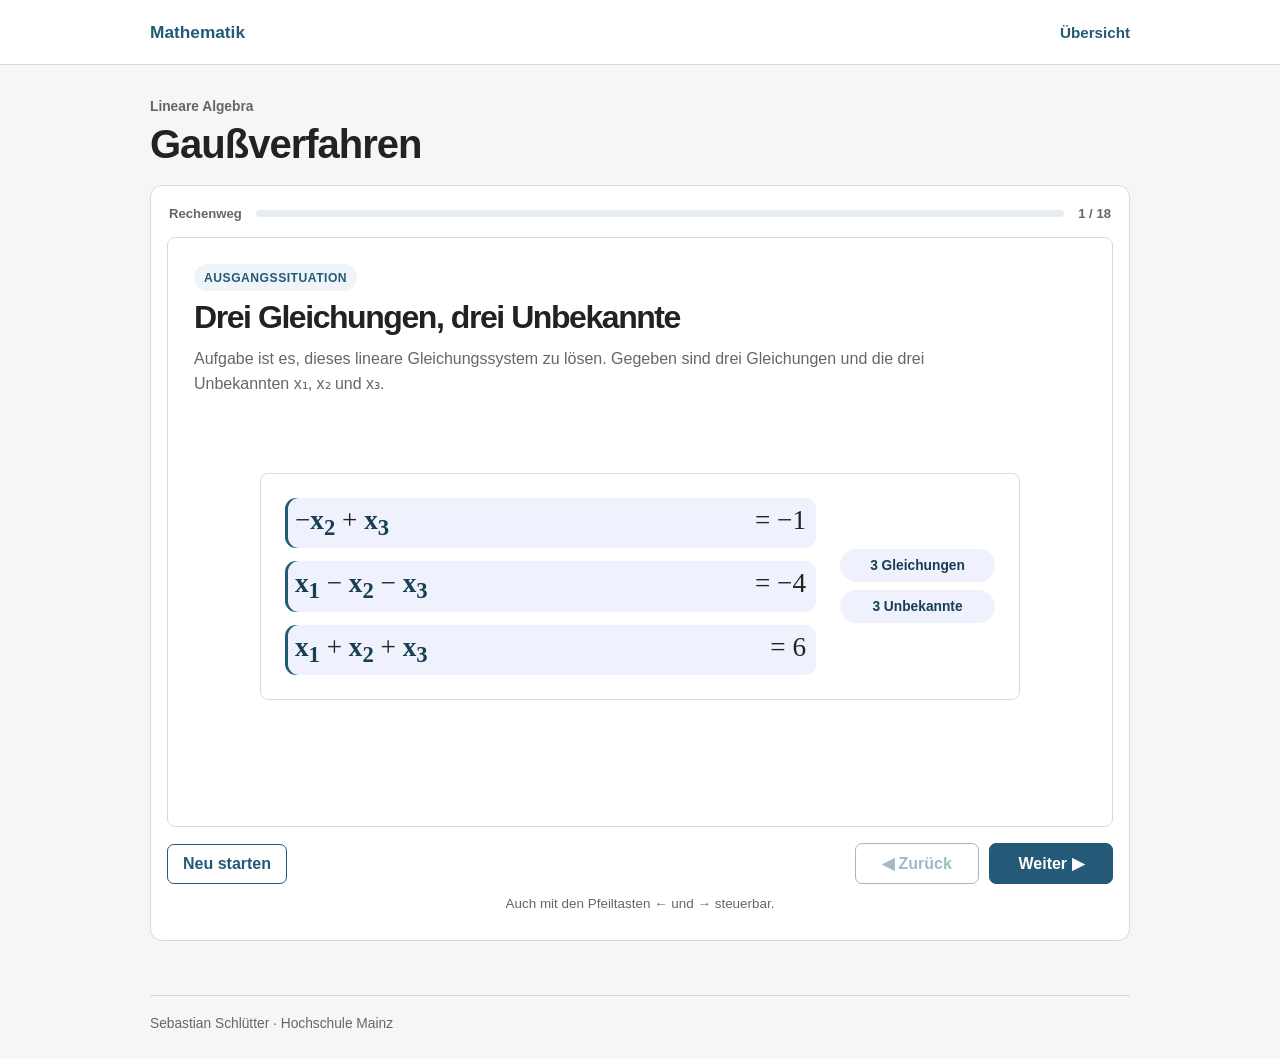
==== modules/gaussverfahren/index.html @ aca71a7e "Publish interaktive Mathematik 2026-09-24 11:34" ====
<!DOCTYPE html>
<html lang="de">
<head>
  <meta charset="UTF-8">
  <meta name="viewport" content="width=device-width, initial-scale=1.0">
  <title>Gaußverfahren – Mathematik</title>
  <link rel="stylesheet" href="../../styles.css">
</head>
<body class="app-module">
  <header class="site-header">
    <div class="site-header-inner">
      <a class="site-title" href="../../index.html">Mathematik</a>
      <a class="back-link" href="../../index.html">Übersicht</a>
    </div>
  </header>

  <main class="module-shell">
    <div class="module-heading">
      <span class="module-category">Lineare Algebra</span>
      <h1>Gaußverfahren</h1>
    </div>

    <section class="lab-card gauss-lab" aria-label="Schrittweise Rechnung zum Gaußverfahren">
      <div class="gauss-progress" aria-hidden="true">
        <span class="gauss-progress-label">Rechenweg</span>
        <div class="gauss-progress-track">
          <div class="gauss-progress-bar" id="progressBar"></div>
        </div>
        <span class="gauss-progress-count" id="progressCount"></span>
      </div>

      <div class="gauss-stage" id="gaussStage" aria-live="polite"></div>

      <div class="control-row gauss-controls">
        <button type="button" class="restart-button" id="restartButton">Neu starten</button>
        <div class="control-side">
          <button type="button" id="backButton">◀ Zurück</button>
          <button type="button" id="nextButton">Weiter ▶</button>
        </div>
      </div>

      <p class="gauss-tip">Auch mit den Pfeiltasten ← und → steuerbar.</p>
    </section>
  </main>

  <footer class="site-footer">
    Sebastian Schlütter · Hochschule Mainz
  </footer>

  <script src="app.js"></script>
</body>
</html>
---- styles.css ----
:root {
  --bg: #f6f6f6;
  --surface: #ffffff;
  --text: #222222;
  --muted: #666666;
  --line: #d9d9d9;
  --primary: #245a78;
  --primary-dark: #183e54;
  --accent: #3f7b98;
  --radius-lg: 12px;
  --radius-md: 10px;
  --radius-sm: 8px;
}

* {
  box-sizing: border-box;
}

html {
  min-height: 100%;
}

body {
  margin: 0;
  min-height: 100vh;
  font-family: Arial, Helvetica, sans-serif;
  color: var(--text);
  background: var(--bg);
}

a {
  color: inherit;
  text-decoration: none;
}

.site-header {
  background: #ffffff;
  border-bottom: 1px solid var(--line);
}

.site-header-inner {
  width: min(980px, calc(100% - 32px));
  min-height: 64px;
  margin: 0 auto;
  display: flex;
  align-items: center;
  justify-content: space-between;
  gap: 20px;
}

.site-title {
  color: var(--primary);
  font-size: 1.08rem;
  font-weight: 700;
}

.back-link {
  color: var(--primary);
  font-size: 0.95rem;
  font-weight: 600;
}

.back-link:hover,
.back-link:focus-visible,
.site-title:hover,
.site-title:focus-visible {
  text-decoration: underline;
}

.home-shell,
.module-shell {
  width: min(980px, calc(100% - 32px));
  margin: 0 auto;
  padding: 42px 0 54px;
}

.home-shell > h1,
.module-heading h1 {
  margin: 0;
  color: var(--text);
  font-size: clamp(1.8rem, 4vw, 2.5rem);
  line-height: 1.15;
  letter-spacing: -0.025em;
}

.nav-section {
  margin-top: 38px;
}

.nav-section h2 {
  margin: 0 0 14px;
  font-size: 1.18rem;
  color: var(--text);
}

.nav-grid {
  display: grid;
  grid-template-columns: repeat(2, minmax(0, 1fr));
  gap: 12px;
}

.nav-card {
  min-height: 74px;
  padding: 18px 20px;
  display: flex;
  align-items: center;
  justify-content: space-between;
  gap: 20px;
  background: #ffffff;
  border: 1px solid var(--line);
  border-radius: var(--radius-md);
  font-weight: 600;
  transition: border-color 140ms ease, box-shadow 140ms ease;
}

.nav-card:hover,
.nav-card:focus-visible {
  border-color: var(--primary);
  box-shadow: 0 2px 8px rgba(0, 0, 0, 0.06);
  outline: none;
}

.nav-arrow {
  color: var(--primary);
  font-size: 1.6rem;
  line-height: 1;
}

.site-footer {
  width: min(980px, calc(100% - 32px));
  margin: 0 auto;
  padding: 20px 0 28px;
  color: var(--muted);
  border-top: 1px solid var(--line);
  font-size: 0.86rem;
}

.module-shell {
  padding-top: 34px;
}

.module-heading {
  margin: 0 0 18px;
}

.module-category {
  display: block;
  margin-bottom: 7px;
  color: var(--muted);
  font-size: 0.86rem;
  font-weight: 600;
}

.lab-card {
  padding: 16px;
  background: #ffffff;
  border: 1px solid var(--line);
  border-radius: var(--radius-lg);
}

canvas {
  width: 100%;
  height: auto;
  display: block;
  border: 1px solid var(--line);
  border-radius: var(--radius-sm);
  background: #ffffff;
}

.control-row {
  display: flex;
  justify-content: center;
  gap: 10px;
  margin: 16px 0 12px;
}

button {
  min-width: 124px;
  padding: 10px 15px;
  border: 1px solid var(--primary);
  border-radius: 7px;
  background: var(--primary);
  color: #ffffff;
  cursor: pointer;
  font: inherit;
  font-weight: 600;
}

button:hover:not(:disabled),
button:focus-visible:not(:disabled) {
  background: var(--primary-dark);
  border-color: var(--primary-dark);
}

button:first-child {
  background: #ffffff;
  color: var(--primary);
}

button:first-child:hover:not(:disabled),
button:first-child:focus-visible:not(:disabled) {
  background: #f2f6f8;
  color: var(--primary-dark);
}

button:active {
  transform: translateY(1px);
}

.info-panel {
  padding: 13px 14px;
  background: #fafafa;
  border: 1px solid var(--line);
  border-radius: var(--radius-sm);
  color: var(--text);
  line-height: 1.5;
}

.info-panel strong {
  font-weight: 700;
}

@media (max-width: 700px) {
  .site-header-inner,
  .home-shell,
  .module-shell,
  .site-footer {
    width: min(100% - 22px, 980px);
  }

  .home-shell,
  .module-shell {
    padding-top: 28px;
  }

  .nav-grid {
    grid-template-columns: 1fr;
  }

  .lab-card {
    padding: 10px;
  }
}

@media (max-width: 560px) {
  .control-row {
    display: grid;
    grid-template-columns: 1fr 1fr;
  }

  button {
    width: 100%;
    min-width: 0;
  }
}
.lab-tools {
  display: grid;
  grid-template-columns: 1.15fr 0.85fr;
  gap: 14px;
  margin: 0 0 14px;
}

.tool-group {
  padding: 13px;
  border-radius: var(--radius-md);
  border: 1px solid var(--line);
  background: rgba(255, 255, 255, 0.62);
}

.tool-label {
  display: block;
  margin: 0 0 9px;
  color: var(--muted);
  font-size: 0.78rem;
  font-weight: 760;
  letter-spacing: 0.07em;
  text-transform: uppercase;
}

.choice-row {
  display: flex;
  flex-wrap: wrap;
  gap: 8px;
}

.choice {
  min-width: 0;
  padding: 10px 13px;
  color: var(--text);
  background: rgba(255, 255, 255, 0.86);
  border: 1px solid var(--line);
  box-shadow: none;
  font-size: 0.94rem;
}

.choice.is-selected {
  color: #fff;
  background: linear-gradient(135deg, var(--primary), var(--primary-dark));
  border-color: transparent;
  box-shadow: 0 12px 24px rgba(52,84,209,0.20);
}

.equation-card {
  display: grid;
  grid-template-columns: minmax(0, 0.9fr) minmax(0, 1.15fr);
  gap: 8px 20px;
  align-items: baseline;
  margin: 0 0 14px;
  padding: 14px 16px;
  border-radius: var(--radius-sm);
  border: 1px solid var(--line);
  background: rgba(255, 255, 255, 0.72);
}

.equation-card strong {
  font-size: 1.02rem;
}

.equation-card span {
  font-family: "Courier New", ui-monospace, monospace;
  color: var(--primary-dark);
}

.equation-card small {
  grid-column: 1 / -1;
  color: var(--muted);
  line-height: 1.45;
}

.integral-controls {
  grid-template-columns: repeat(3, minmax(0, 1fr));
}

.integral-controls button {
  min-width: 0;
}

.integral-controls button:nth-child(2) {
  color: var(--text);
  background: rgba(255,255,255,0.92);
  border: 1px solid var(--line);
  box-shadow: none;
}

.metric-grid {
  display: grid;
  grid-template-columns: repeat(4, minmax(0, 1fr));
  gap: 10px;
}

.metric-grid span {
  display: grid;
  gap: 3px;
  padding: 11px 12px;
  border-radius: 12px;
  background: rgba(255, 255, 255, 0.68);
  color: var(--text);
}

.metric-grid strong {
  color: var(--muted);
  font-size: 0.78rem;
  letter-spacing: 0.04em;
  text-transform: uppercase;
}

@media (max-width: 760px) {
  .lab-tools {
    grid-template-columns: 1fr;
  }

  .equation-card {
    grid-template-columns: 1fr;
  }

  .metric-grid {
    grid-template-columns: repeat(2, minmax(0, 1fr));
  }
}

@media (max-width: 560px) {
  .choice-row {
    display: grid;
    grid-template-columns: 1fr;
  }

  .integral-controls {
    display: grid;
    grid-template-columns: 1fr;
  }

  .metric-grid {
    grid-template-columns: 1fr;
  }
}

/* --------------------------------------------------------------------------
   Gaußverfahren
   -------------------------------------------------------------------------- */

.path-grid-single {
  grid-template-columns: minmax(250px, 320px);
}

.gauss-lab {
  overflow: hidden;
}

.gauss-progress {
  display: grid;
  grid-template-columns: auto 1fr auto;
  gap: 14px;
  align-items: center;
  margin: 0 0 16px;
  padding: 4px 2px 0;
}

.gauss-progress-label,
.gauss-progress-count {
  color: var(--muted);
  font-size: 0.82rem;
  font-weight: 720;
}

.gauss-progress-track {
  height: 7px;
  overflow: hidden;
  border-radius: 999px;
  background: rgba(52, 84, 209, 0.10);
}

.gauss-progress-bar {
  width: 0;
  height: 100%;
  border-radius: inherit;
  background: linear-gradient(90deg, var(--primary), var(--accent));
  transition: width 260ms ease;
}

.gauss-stage {
  min-height: 590px;
  padding: 26px;
  border-radius: 22px;
  border: 1px solid rgba(30, 41, 59, 0.10);
  background:
    radial-gradient(circle at 92% 4%, rgba(25, 168, 143, 0.08), transparent 20rem),
    linear-gradient(180deg, #ffffff 0%, #f9fbff 100%);
}

.gauss-stage.is-changing .gauss-stage-inner {
  animation: gaussStageIn 260ms ease both;
}

@keyframes gaussStageIn {
  from {
    opacity: 0;
    transform: translateY(5px);
  }
  to {
    opacity: 1;
    transform: translateY(0);
  }
}

.gauss-stage-inner {
  display: grid;
  gap: 24px;
}

.gauss-stage-head {
  max-width: 760px;
}

.gauss-kicker {
  display: inline-flex;
  align-items: center;
  min-height: 27px;
  margin-bottom: 9px;
  padding: 5px 10px;
  border-radius: 999px;
  color: var(--primary-dark);
  background: rgba(52, 84, 209, 0.08);
  font-size: 0.76rem;
  font-weight: 780;
  letter-spacing: 0.04em;
  text-transform: uppercase;
}

.gauss-stage h2 {
  margin: 0;
  font-size: clamp(1.38rem, 3vw, 2rem);
  line-height: 1.08;
  letter-spacing: -0.045em;
}

.gauss-explanation {
  max-width: 790px;
  margin: 11px 0 0;
  color: var(--muted);
  font-size: 1rem;
  line-height: 1.62;
}

.gauss-visual {
  min-height: 330px;
  display: grid;
  place-items: center;
}

.system-card,
.matrix-card,
.solution-card,
.rules-card,
.check-card {
  width: min(100%, 760px);
  padding: 24px;
  border-radius: 20px;
  border: 1px solid var(--line);
  background: rgba(255, 255, 255, 0.90);
  box-shadow: 0 16px 42px rgba(29, 45, 74, 0.08);
}

.system-layout {
  display: grid;
  grid-template-columns: 1fr auto;
  gap: 18px 24px;
  align-items: center;
}

.equation-system {
  display: grid;
  gap: 13px;
  font-family: "Cambria Math", "STIX Two Math", Georgia, serif;
  font-size: clamp(1.2rem, 3.6vw, 1.7rem);
  font-variant-numeric: tabular-nums;
}

.equation-line {
  display: grid;
  grid-template-columns: minmax(0, 1fr) auto;
  gap: 18px;
  align-items: baseline;
  padding: 7px 10px;
  border-radius: 11px;
  transition: background 180ms ease, box-shadow 180ms ease;
}

.equation-line.is-highlighted {
  background: rgba(52, 84, 209, 0.08);
  box-shadow: inset 3px 0 0 var(--primary);
}

.variable-highlight {
  color: var(--primary-dark);
  font-weight: 700;
}

.system-note {
  display: grid;
  gap: 8px;
  min-width: 155px;
}

.system-note span,
.goal-chip,
.operation-chip,
.solution-value {
  display: inline-flex;
  align-items: center;
  justify-content: center;
  border-radius: 999px;
  font-weight: 760;
}

.system-note span {
  padding: 9px 12px;
  color: var(--primary-dark);
  background: rgba(52, 84, 209, 0.08);
  font-size: 0.86rem;
}

.matrix-card {
  display: grid;
  gap: 18px;
  justify-items: center;
}

.matrix-caption {
  width: 100%;
  display: flex;
  flex-wrap: wrap;
  align-items: center;
  justify-content: space-between;
  gap: 10px;
  color: var(--muted);
  font-size: 0.88rem;
}

.operation-chip {
  min-height: 34px;
  padding: 7px 13px;
  color: #fff;
  background: linear-gradient(135deg, var(--primary), var(--primary-dark));
  font-family: "Cambria Math", Georgia, serif;
  font-size: 0.96rem;
  letter-spacing: 0;
}

.operation-chip.is-soft {
  color: var(--primary-dark);
  background: rgba(52, 84, 209, 0.09);
}

.aug-matrix {
  position: relative;
  display: inline-grid;
  grid-template-columns: repeat(4, minmax(44px, auto));
  gap: 9px 16px;
  padding: 18px 24px;
  font-family: "Cambria Math", "STIX Two Math", Georgia, serif;
  font-size: clamp(1.25rem, 4vw, 1.75rem);
  font-variant-numeric: tabular-nums;
}

.aug-matrix::before,
.aug-matrix::after {
  content: "";
  position: absolute;
  top: 7px;
  bottom: 7px;
  width: 10px;
}

.aug-matrix::before {
  left: 0;
  border-left: 2px solid #586174;
  border-top: 2px solid #586174;
  border-bottom: 2px solid #586174;
}

.aug-matrix::after {
  right: 0;
  border-right: 2px solid #586174;
  border-top: 2px solid #586174;
  border-bottom: 2px solid #586174;
}

.matrix-cell {
  min-width: 42px;
  min-height: 40px;
  display: grid;
  place-items: center;
  padding: 4px 8px;
  border-radius: 9px;
  transition: background 180ms ease, color 180ms ease, box-shadow 180ms ease;
}

.matrix-cell.rhs {
  position: relative;
  margin-left: 9px;
}

.matrix-cell.rhs::before {
  content: "";
  position: absolute;
  left: -14px;
  top: -5px;
  bottom: -5px;
  width: 2px;
  border-radius: 2px;
  background: #98a2b3;
}

.matrix-cell.rhs.no-separator::before {
  display: none;
}

.matrix-cell.is-hidden {
  color: transparent;
}

.matrix-cell.is-highlighted {
  color: var(--primary-dark);
  background: rgba(52, 84, 209, 0.10);
  box-shadow: inset 0 0 0 1px rgba(52, 84, 209, 0.18);
}

.matrix-cell.is-pivot {
  color: #0f6f60;
  background: rgba(25, 168, 143, 0.13);
  box-shadow: inset 0 0 0 2px rgba(25, 168, 143, 0.35);
  font-weight: 760;
}

.matrix-cell.is-warning {
  color: #a1471b;
  background: rgba(224, 126, 71, 0.13);
  box-shadow: inset 0 0 0 2px rgba(224, 126, 71, 0.28);
  font-weight: 760;
}

.matrix-undertext {
  max-width: 600px;
  margin: 0;
  color: var(--muted);
  text-align: center;
  line-height: 1.5;
}

.goal-row {
  display: flex;
  flex-wrap: wrap;
  justify-content: center;
  align-items: center;
  gap: 12px;
}

.goal-chip {
  padding: 9px 13px;
  color: #0f6f60;
  background: rgba(25, 168, 143, 0.11);
  font-family: "Cambria Math", Georgia, serif;
}

.rules-card {
  display: grid;
  gap: 13px;
}

.row-rule {
  display: grid;
  grid-template-columns: 50px 1fr;
  gap: 14px;
  align-items: center;
  padding: 13px 14px;
  border-radius: 14px;
  background: rgba(52, 84, 209, 0.055);
}

.row-rule-symbol {
  display: grid;
  place-items: center;
  width: 46px;
  height: 46px;
  border-radius: 13px;
  color: var(--primary-dark);
  background: #fff;
  border: 1px solid var(--line);
  font-family: "Cambria Math", Georgia, serif;
  font-size: 1.25rem;
  font-weight: 760;
}

.row-rule strong {
  display: block;
  margin-bottom: 3px;
}

.row-rule span:not(.row-rule-symbol) {
  color: var(--muted);
  line-height: 1.42;
}

.solution-card {
  display: grid;
  gap: 22px;
  justify-items: center;
}

.solution-values {
  display: flex;
  flex-wrap: wrap;
  gap: 10px;
  justify-content: center;
}

.solution-value {
  min-width: 116px;
  padding: 11px 16px;
  color: var(--primary-dark);
  background: rgba(52, 84, 209, 0.09);
  font-family: "Cambria Math", Georgia, serif;
  font-size: 1.2rem;
}

.check-card {
  display: grid;
  gap: 12px;
}

.check-line {
  display: grid;
  grid-template-columns: 1fr auto;
  gap: 16px;
  align-items: baseline;
  padding: 11px 13px;
  border-radius: 13px;
  background: rgba(25, 168, 143, 0.07);
  font-family: "Cambria Math", Georgia, serif;
  font-size: 1.06rem;
}

.check-mark {
  color: #0f6f60;
  font-family: inherit;
  font-weight: 800;
}

.gauss-controls {
  justify-content: space-between;
  align-items: center;
}

.gauss-controls .control-side {
  display: flex;
  gap: 10px;
}

.gauss-controls button:disabled {
  opacity: 0.42;
  cursor: default;
  transform: none;
}

.gauss-controls .restart-button {
  min-width: 0;
  color: var(--muted);
  background: transparent;
  border: 1px solid var(--line);
  box-shadow: none;
}

.gauss-tip {
  margin-top: 2px;
  color: var(--muted);
  text-align: center;
  font-size: 0.84rem;
}

@media (max-width: 700px) {
  .gauss-stage {
    min-height: 620px;
    padding: 19px 14px;
  }

  .system-card,
  .matrix-card,
  .solution-card,
  .rules-card,
  .check-card {
    padding: 18px 13px;
  }

  .system-layout {
    grid-template-columns: 1fr;
  }

  .system-note {
    grid-template-columns: repeat(2, minmax(0, 1fr));
  }

  .aug-matrix {
    grid-template-columns: repeat(4, minmax(34px, auto));
    gap: 7px 8px;
    padding: 15px 17px;
  }

  .matrix-cell {
    min-width: 34px;
    min-height: 36px;
    padding: 3px 5px;
  }

  .matrix-cell.rhs {
    margin-left: 6px;
  }

  .matrix-cell.rhs::before {
    left: -9px;
  }

  .gauss-controls {
    display: grid;
    grid-template-columns: 1fr;
  }

  .gauss-controls .control-side {
    display: grid;
    grid-template-columns: 1fr 1fr;
  }

  .gauss-controls .restart-button {
    width: 100%;
  }
}

/* Vereinfachtes Erscheinungsbild der interaktiven Bereiche */
.tool-group,
.equation-card,
.metric-grid span,
.system-card,
.matrix-card,
.solution-card,
.rules-card,
.check-card,
.gauss-stage {
  background: #ffffff;
  border-color: var(--line);
  box-shadow: none;
}

.tool-group,
.equation-card,
.system-card,
.matrix-card,
.solution-card,
.rules-card,
.check-card {
  border-radius: var(--radius-sm);
}

.choice {
  border-radius: 6px;
  background: #ffffff;
  box-shadow: none;
}

.choice.is-selected {
  background: var(--primary);
  border-color: var(--primary);
  box-shadow: none;
}

.gauss-progress-track {
  background: #e7edf1;
}

.gauss-progress-bar,
.operation-chip {
  background: var(--primary);
}

.gauss-stage {
  border-radius: var(--radius-sm);
}

.gauss-kicker {
  color: var(--primary);
  background: #eef4f7;
}

.row-rule,
.check-line {
  border-radius: 7px;
}

.gauss-controls .restart-button {
  color: var(--primary);
  background: #ffffff;
  border-color: var(--primary);
}

.gauss-tip {
  color: var(--muted);
}

@media (max-width: 560px) {
  .integral-controls {
    grid-template-columns: 1fr;
  }
}
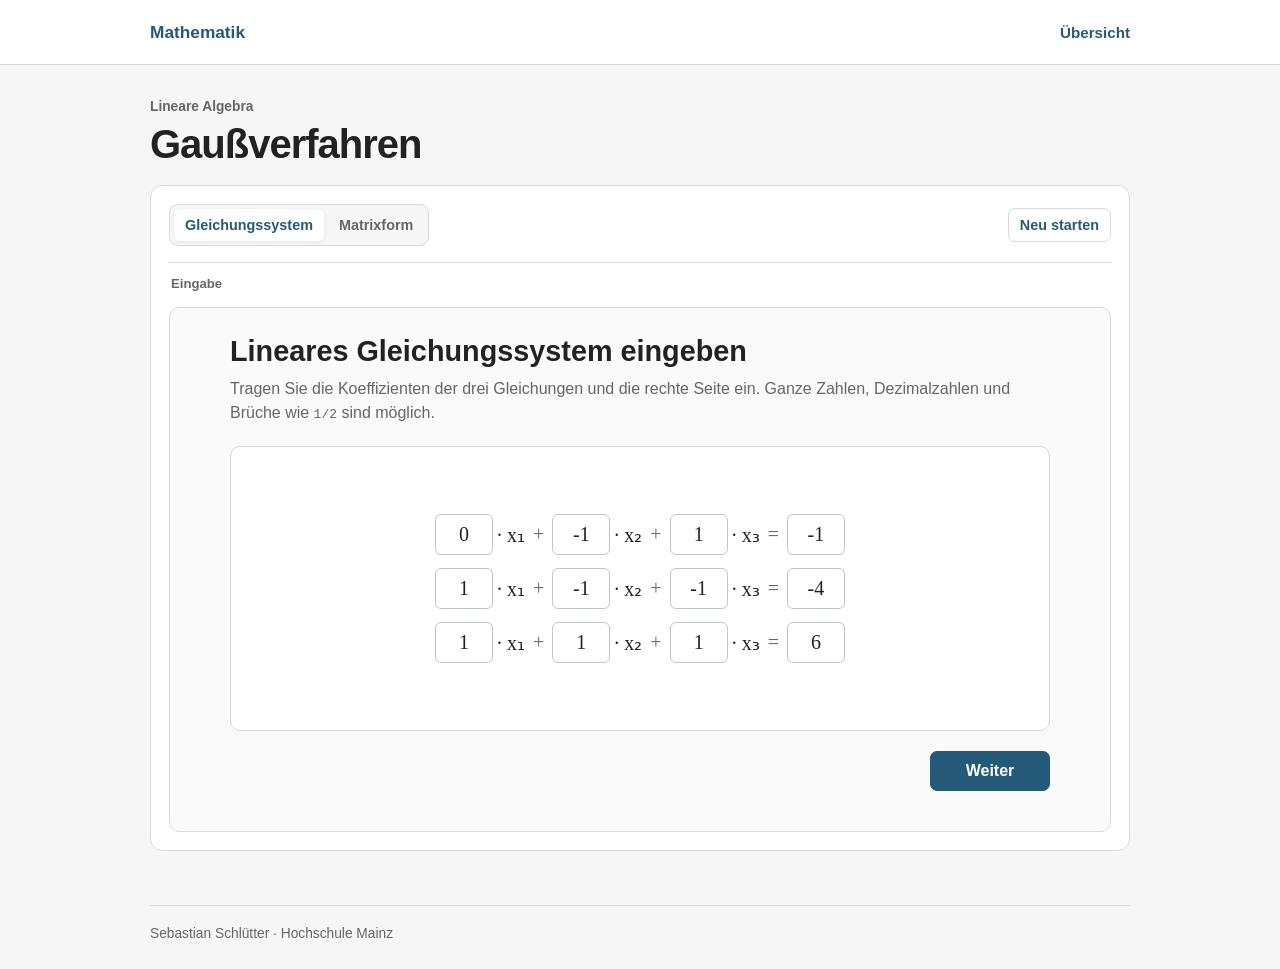
==== commit b79f717b: "Publish interaktive Mathematik 2026-09-24 16:34" ====
--- a/modules/gaussverfahren/index.html
+++ b/modules/gaussverfahren/index.html
@@ -20,26 +20,17 @@
       <h1>Gaußverfahren</h1>
     </div>
 
-    <section class="lab-card gauss-lab" aria-label="Schrittweise Rechnung zum Gaußverfahren">
-      <div class="gauss-progress" aria-hidden="true">
-        <span class="gauss-progress-label">Rechenweg</span>
-        <div class="gauss-progress-track">
-          <div class="gauss-progress-bar" id="progressBar"></div>
+    <section class="lab-card gauss-quiz" aria-label="Interaktive Übung zum Gaußverfahren">
+      <div class="gauss-quiz-toolbar">
+        <div class="gauss-view-switch" role="group" aria-label="Darstellung wählen">
+          <button type="button" class="view-button is-selected" id="equationViewButton">Gleichungssystem</button>
+          <button type="button" class="view-button" id="matrixViewButton">Matrixform</button>
         </div>
-        <span class="gauss-progress-count" id="progressCount"></span>
+        <button type="button" class="gauss-reset-button" id="restartButton">Neu starten</button>
       </div>
 
-      <div class="gauss-stage" id="gaussStage" aria-live="polite"></div>
-
-      <div class="control-row gauss-controls">
-        <button type="button" class="restart-button" id="restartButton">Neu starten</button>
-        <div class="control-side">
-          <button type="button" id="backButton">◀ Zurück</button>
-          <button type="button" id="nextButton">Weiter ▶</button>
-        </div>
-      </div>
-
-      <p class="gauss-tip">Auch mit den Pfeiltasten ← und → steuerbar.</p>
+      <div class="gauss-quiz-status" id="statusLine" aria-live="polite"></div>
+      <div class="gauss-quiz-stage" id="gaussStage" aria-live="polite"></div>
     </section>
   </main>
 
--- a/styles.css
+++ b/styles.css
@@ -969,3 +969,523 @@
     grid-template-columns: 1fr;
   }
 }
+
+/* --------------------------------------------------------------------------
+   Gaußverfahren – interaktives Quiz
+   -------------------------------------------------------------------------- */
+
+.sr-only {
+  position: absolute;
+  width: 1px;
+  height: 1px;
+  padding: 0;
+  margin: -1px;
+  overflow: hidden;
+  clip: rect(0, 0, 0, 0);
+  white-space: nowrap;
+  border: 0;
+}
+
+.gauss-quiz {
+  padding: 18px;
+}
+
+.gauss-quiz-toolbar {
+  display: flex;
+  justify-content: space-between;
+  gap: 14px;
+  align-items: center;
+  padding-bottom: 16px;
+  border-bottom: 1px solid var(--line);
+}
+
+.gauss-view-switch {
+  display: inline-flex;
+  gap: 4px;
+  padding: 4px;
+  border: 1px solid var(--line);
+  border-radius: 9px;
+  background: #f7f7f7;
+}
+
+.gauss-view-switch .view-button,
+.gauss-reset-button,
+.gauss-option,
+.gauss-primary-action {
+  min-width: 0;
+  box-shadow: none;
+}
+
+.gauss-view-switch .view-button {
+  padding: 8px 11px;
+  border: 0;
+  border-radius: 6px;
+  background: transparent;
+  color: var(--muted);
+  font-size: 0.9rem;
+}
+
+.gauss-view-switch .view-button:first-child {
+  background: transparent;
+  color: var(--muted);
+}
+
+.gauss-view-switch .view-button:hover:not(:disabled),
+.gauss-view-switch .view-button:focus-visible:not(:disabled) {
+  background: #eceff1;
+  color: var(--text);
+  border-color: transparent;
+}
+
+.gauss-view-switch .view-button.is-selected,
+.gauss-view-switch .view-button.is-selected:first-child {
+  background: #ffffff;
+  color: var(--primary);
+  box-shadow: 0 1px 4px rgba(0, 0, 0, 0.08);
+}
+
+.gauss-reset-button,
+.gauss-reset-button:first-child {
+  padding: 8px 11px;
+  border-color: var(--line);
+  background: #ffffff;
+  color: var(--primary);
+  font-size: 0.9rem;
+}
+
+.gauss-reset-button:hover:not(:disabled),
+.gauss-reset-button:focus-visible:not(:disabled) {
+  border-color: var(--primary);
+  background: #f2f6f8;
+  color: var(--primary-dark);
+}
+
+.gauss-quiz-status {
+  min-height: 21px;
+  margin: 13px 2px 10px;
+  color: var(--muted);
+  font-size: 0.82rem;
+  font-weight: 600;
+}
+
+.gauss-quiz-stage {
+  min-height: 525px;
+  padding: 26px;
+  border: 1px solid var(--line);
+  border-radius: var(--radius-md);
+  background: #fafafa;
+}
+
+.gauss-screen {
+  display: grid;
+  gap: 20px;
+  max-width: 820px;
+  margin: 0 auto;
+}
+
+.gauss-screen-head h2 {
+  margin: 0;
+  font-size: clamp(1.35rem, 3vw, 1.8rem);
+  line-height: 1.2;
+}
+
+.gauss-screen-head p {
+  margin: 8px 0 0;
+  color: var(--muted);
+  line-height: 1.55;
+}
+
+.gauss-goal-label {
+  display: inline-block;
+  margin-bottom: 7px;
+  color: var(--primary);
+  font-size: 0.78rem;
+  font-weight: 700;
+  letter-spacing: 0.05em;
+  text-transform: uppercase;
+}
+
+.gauss-goal-label.is-hint {
+  color: #9b5a19;
+}
+
+.gauss-goal-label.is-success {
+  color: #246c53;
+}
+
+.gauss-goal-label.is-error-label {
+  color: #9a3c34;
+}
+
+.gauss-display-card {
+  min-height: 245px;
+  display: grid;
+  place-items: center;
+  padding: 25px;
+  border: 1px solid var(--line);
+  border-radius: var(--radius-md);
+  background: #ffffff;
+  overflow-x: auto;
+}
+
+.gauss-display-card.input-card {
+  min-height: 285px;
+}
+
+.gauss-matrix,
+.gauss-input-matrix {
+  position: relative;
+  display: inline-grid;
+  grid-template-columns: repeat(4, minmax(56px, auto));
+  gap: 10px 17px;
+  padding: 20px 25px;
+  font-family: "Cambria Math", Georgia, serif;
+  font-size: clamp(1.25rem, 3.5vw, 1.65rem);
+  font-variant-numeric: tabular-nums;
+}
+
+.gauss-matrix::before,
+.gauss-matrix::after,
+.gauss-input-matrix::before,
+.gauss-input-matrix::after {
+  content: "";
+  position: absolute;
+  top: 6px;
+  bottom: 6px;
+  width: 10px;
+}
+
+.gauss-matrix::before,
+.gauss-input-matrix::before {
+  left: 0;
+  border-left: 2px solid #666;
+  border-top: 2px solid #666;
+  border-bottom: 2px solid #666;
+}
+
+.gauss-matrix::after,
+.gauss-input-matrix::after {
+  right: 0;
+  border-right: 2px solid #666;
+  border-top: 2px solid #666;
+  border-bottom: 2px solid #666;
+}
+
+.gauss-value-cell {
+  min-width: 52px;
+  min-height: 43px;
+  display: grid;
+  place-items: center;
+  padding: 5px 8px;
+  border-radius: 7px;
+}
+
+.gauss-value-cell.rhs,
+.gauss-input-cell.rhs {
+  position: relative;
+  margin-left: 9px;
+}
+
+.gauss-value-cell.rhs::before,
+.gauss-input-cell.rhs::before {
+  content: "";
+  position: absolute;
+  left: -14px;
+  top: -6px;
+  bottom: -6px;
+  width: 1px;
+  background: #999;
+}
+
+.gauss-value-cell.is-pivot,
+.gauss-equation-term.is-pivot,
+.gauss-rhs-value.is-pivot {
+  color: #1f684f;
+  background: #e8f3ee;
+  box-shadow: inset 0 0 0 1px #a9d2c1;
+  font-weight: 700;
+}
+
+.gauss-value-cell.is-target,
+.gauss-equation-term.is-target,
+.gauss-rhs-value.is-target {
+  color: #8a4d15;
+  background: #fff1df;
+  box-shadow: inset 0 0 0 1px #e7bd88;
+  font-weight: 700;
+}
+
+.gauss-value-cell.is-warning {
+  color: #8c312c;
+  background: #fbe9e7;
+  box-shadow: inset 0 0 0 1px #e0aaa5;
+}
+
+.gauss-equation-system {
+  width: min(100%, 690px);
+  display: grid;
+  gap: 11px;
+  font-family: "Cambria Math", Georgia, serif;
+  font-size: clamp(1.12rem, 3.2vw, 1.55rem);
+  font-variant-numeric: tabular-nums;
+}
+
+.gauss-equation-row {
+  display: grid;
+  grid-template-columns: minmax(0, 1fr) 24px minmax(72px, auto);
+  gap: 10px;
+  align-items: center;
+  min-height: 49px;
+  padding: 6px 10px;
+  border-radius: 8px;
+}
+
+.gauss-equation-row.is-warning {
+  background: #fbe9e7;
+  box-shadow: inset 3px 0 0 #b34d45;
+}
+
+.gauss-equation-left {
+  text-align: right;
+  white-space: nowrap;
+}
+
+.gauss-equation-term,
+.gauss-rhs-value {
+  display: inline-block;
+  padding: 5px 7px;
+  border-radius: 6px;
+}
+
+.gauss-equals {
+  text-align: center;
+}
+
+.gauss-rhs-value {
+  text-align: left;
+}
+
+.gauss-input-cell {
+  display: block;
+}
+
+.gauss-input-cell input,
+.gauss-input-equation input {
+  width: 58px;
+  min-width: 0;
+  padding: 8px 6px;
+  border: 1px solid #bfc5c9;
+  border-radius: 6px;
+  background: #ffffff;
+  color: var(--text);
+  font: inherit;
+  text-align: center;
+}
+
+.gauss-input-cell input:focus,
+.gauss-input-equation input:focus {
+  outline: 2px solid rgba(36, 90, 120, 0.18);
+  border-color: var(--primary);
+}
+
+.gauss-input-equations {
+  width: min(100%, 760px);
+  display: grid;
+  gap: 13px;
+  font-family: "Cambria Math", Georgia, serif;
+  font-size: clamp(1rem, 2.5vw, 1.25rem);
+}
+
+.gauss-input-equation {
+  display: flex;
+  flex-wrap: wrap;
+  gap: 8px;
+  align-items: center;
+  justify-content: center;
+}
+
+.gauss-input-equation label {
+  display: inline-flex;
+  align-items: center;
+  gap: 4px;
+}
+
+.input-plus,
+.input-equals {
+  color: var(--muted);
+}
+
+.gauss-options {
+  display: grid;
+  grid-template-columns: repeat(3, minmax(0, 1fr));
+  gap: 10px;
+}
+
+.gauss-option,
+.gauss-option:first-child {
+  min-height: 68px;
+  padding: 12px 14px;
+  border: 1px solid var(--line);
+  border-radius: 8px;
+  background: #ffffff;
+  color: var(--text);
+  font-family: "Cambria Math", Georgia, serif;
+  font-size: 1rem;
+  line-height: 1.35;
+}
+
+.gauss-option:hover:not(:disabled),
+.gauss-option:focus-visible:not(:disabled),
+.gauss-option:first-child:hover:not(:disabled),
+.gauss-option:first-child:focus-visible:not(:disabled) {
+  border-color: var(--primary);
+  background: #f3f7f9;
+  color: var(--primary-dark);
+}
+
+.gauss-feedback-box,
+.gauss-message {
+  padding: 14px 16px;
+  border-radius: 8px;
+  line-height: 1.52;
+}
+
+.gauss-feedback-box {
+  border: 1px solid #e6c99f;
+  background: #fff8ec;
+}
+
+.gauss-feedback-box p {
+  margin: 0;
+}
+
+.gauss-feedback-box p + p {
+  margin-top: 8px;
+}
+
+.gauss-best-step {
+  color: #6f461a;
+}
+
+.gauss-message.is-error {
+  border: 1px solid #dfb2ad;
+  background: #fdf0ef;
+  color: #81332d;
+}
+
+.gauss-action-row {
+  display: flex;
+  justify-content: flex-end;
+}
+
+.gauss-primary-action,
+.gauss-primary-action:first-child {
+  min-width: 120px;
+  background: var(--primary);
+  color: #ffffff;
+  border-color: var(--primary);
+}
+
+.gauss-primary-action:hover:not(:disabled),
+.gauss-primary-action:focus-visible:not(:disabled),
+.gauss-primary-action:first-child:hover:not(:disabled),
+.gauss-primary-action:first-child:focus-visible:not(:disabled) {
+  background: var(--primary-dark);
+  color: #ffffff;
+  border-color: var(--primary-dark);
+}
+
+.gauss-result-values {
+  display: flex;
+  flex-wrap: wrap;
+  gap: 9px;
+  justify-content: center;
+}
+
+.gauss-result-values span {
+  padding: 8px 12px;
+  border: 1px solid #b8d6ca;
+  border-radius: 999px;
+  background: #edf7f2;
+  color: #225d48;
+  font-family: "Cambria Math", Georgia, serif;
+  font-weight: 700;
+}
+
+@media (max-width: 760px) {
+  .gauss-quiz-toolbar {
+    align-items: stretch;
+    flex-direction: column;
+  }
+
+  .gauss-view-switch {
+    display: grid;
+    grid-template-columns: 1fr 1fr;
+  }
+
+  .gauss-reset-button {
+    align-self: flex-start;
+  }
+
+  .gauss-quiz-stage {
+    min-height: 0;
+    padding: 18px 12px;
+  }
+
+  .gauss-display-card {
+    padding: 18px 10px;
+  }
+
+  .gauss-options {
+    grid-template-columns: 1fr;
+  }
+
+  .gauss-matrix,
+  .gauss-input-matrix {
+    grid-template-columns: repeat(4, minmax(48px, auto));
+    gap: 8px 10px;
+    padding: 18px 18px;
+  }
+
+  .gauss-value-cell {
+    min-width: 44px;
+    min-height: 39px;
+    padding: 4px;
+  }
+
+  .gauss-input-cell input,
+  .gauss-input-equation input {
+    width: 50px;
+    padding: 7px 4px;
+  }
+}
+
+@media (max-width: 520px) {
+  .gauss-quiz {
+    padding: 10px;
+  }
+
+  .gauss-equation-row {
+    grid-template-columns: minmax(0, 1fr) 18px minmax(48px, auto);
+    gap: 4px;
+    padding-left: 2px;
+    padding-right: 2px;
+  }
+
+  .gauss-equation-left {
+    white-space: normal;
+  }
+
+  .gauss-input-equation {
+    gap: 5px;
+  }
+
+  .gauss-input-equation label {
+    gap: 2px;
+  }
+
+  .gauss-input-cell input,
+  .gauss-input-equation input {
+    width: 44px;
+  }
+}
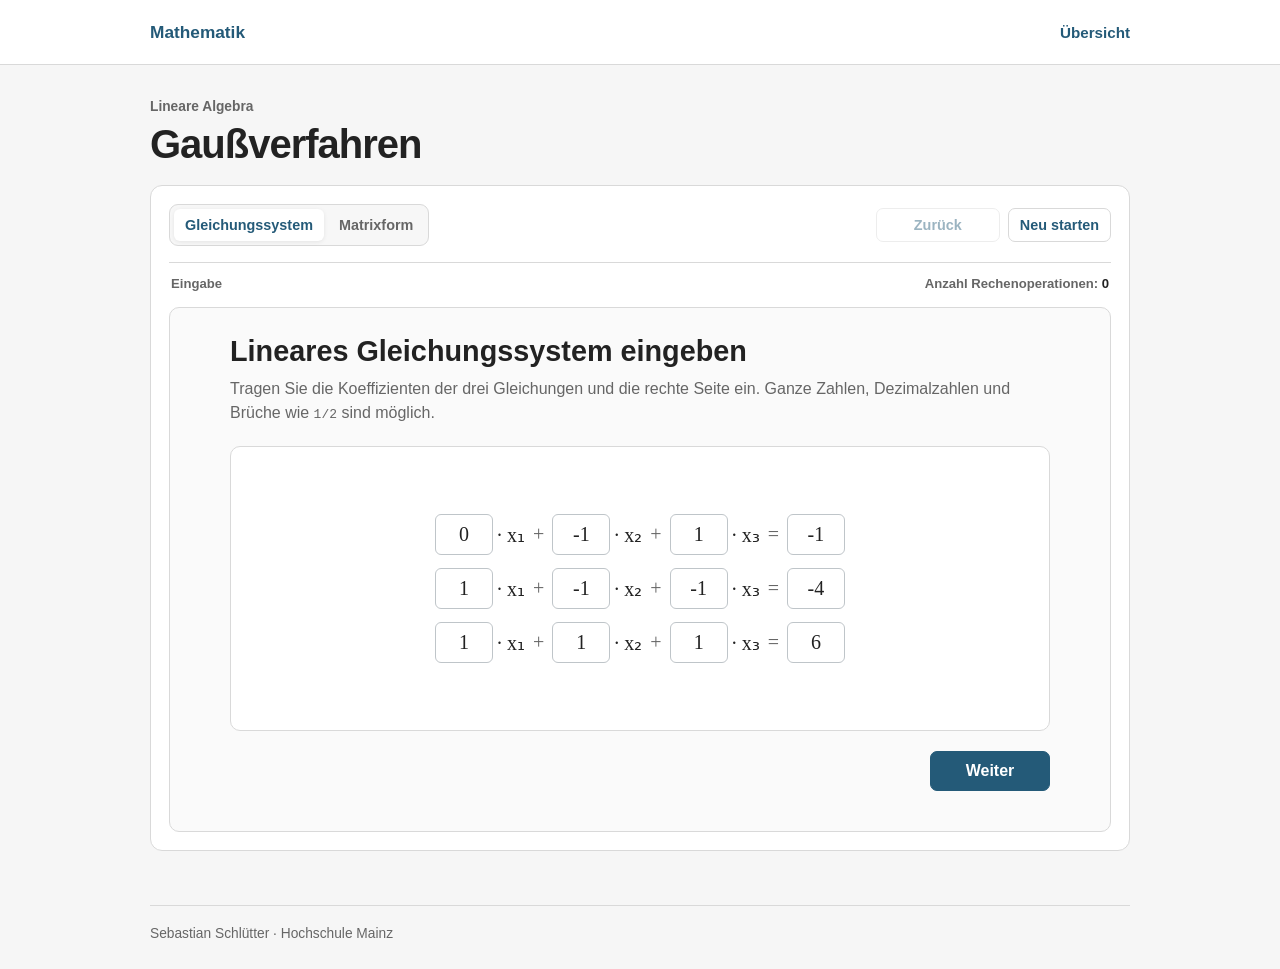
==== commit c3effa35: "Publish interaktive Mathematik 2026-09-24 16:54" ====
--- a/modules/gaussverfahren/index.html
+++ b/modules/gaussverfahren/index.html
@@ -26,7 +26,10 @@
           <button type="button" class="view-button is-selected" id="equationViewButton">Gleichungssystem</button>
           <button type="button" class="view-button" id="matrixViewButton">Matrixform</button>
         </div>
-        <button type="button" class="gauss-reset-button" id="restartButton">Neu starten</button>
+        <div class="gauss-toolbar-actions">
+          <button type="button" class="gauss-back-button" id="backButton" disabled>Zurück</button>
+          <button type="button" class="gauss-reset-button" id="restartButton">Neu starten</button>
+        </div>
       </div>
 
       <div class="gauss-quiz-status" id="statusLine" aria-live="polite"></div>
--- a/styles.css
+++ b/styles.css
@@ -1489,3 +1489,63 @@
     width: 44px;
   }
 }
+
+/* Gauß-Quiz: Rücknavigation und Operationszähler */
+.gauss-toolbar-actions {
+  display: flex;
+  gap: 8px;
+  align-items: center;
+}
+
+.gauss-back-button,
+.gauss-back-button:first-child {
+  padding: 8px 11px;
+  border-color: var(--line);
+  background: #ffffff;
+  color: var(--primary);
+  font-size: 0.9rem;
+  box-shadow: none;
+}
+
+.gauss-back-button:hover:not(:disabled),
+.gauss-back-button:focus-visible:not(:disabled),
+.gauss-back-button:first-child:hover:not(:disabled),
+.gauss-back-button:first-child:focus-visible:not(:disabled) {
+  border-color: var(--primary);
+  background: #f2f6f8;
+  color: var(--primary-dark);
+}
+
+.gauss-back-button:disabled {
+  opacity: 0.45;
+  cursor: default;
+}
+
+.gauss-quiz-status {
+  display: flex;
+  justify-content: space-between;
+  gap: 16px;
+  align-items: baseline;
+}
+
+.gauss-operation-count {
+  white-space: nowrap;
+  font-weight: 600;
+}
+
+.gauss-operation-count strong {
+  color: var(--text);
+  font-variant-numeric: tabular-nums;
+}
+
+@media (max-width: 760px) {
+  .gauss-toolbar-actions {
+    justify-content: flex-start;
+  }
+
+  .gauss-quiz-status {
+    align-items: flex-start;
+    flex-direction: column;
+    gap: 4px;
+  }
+}
